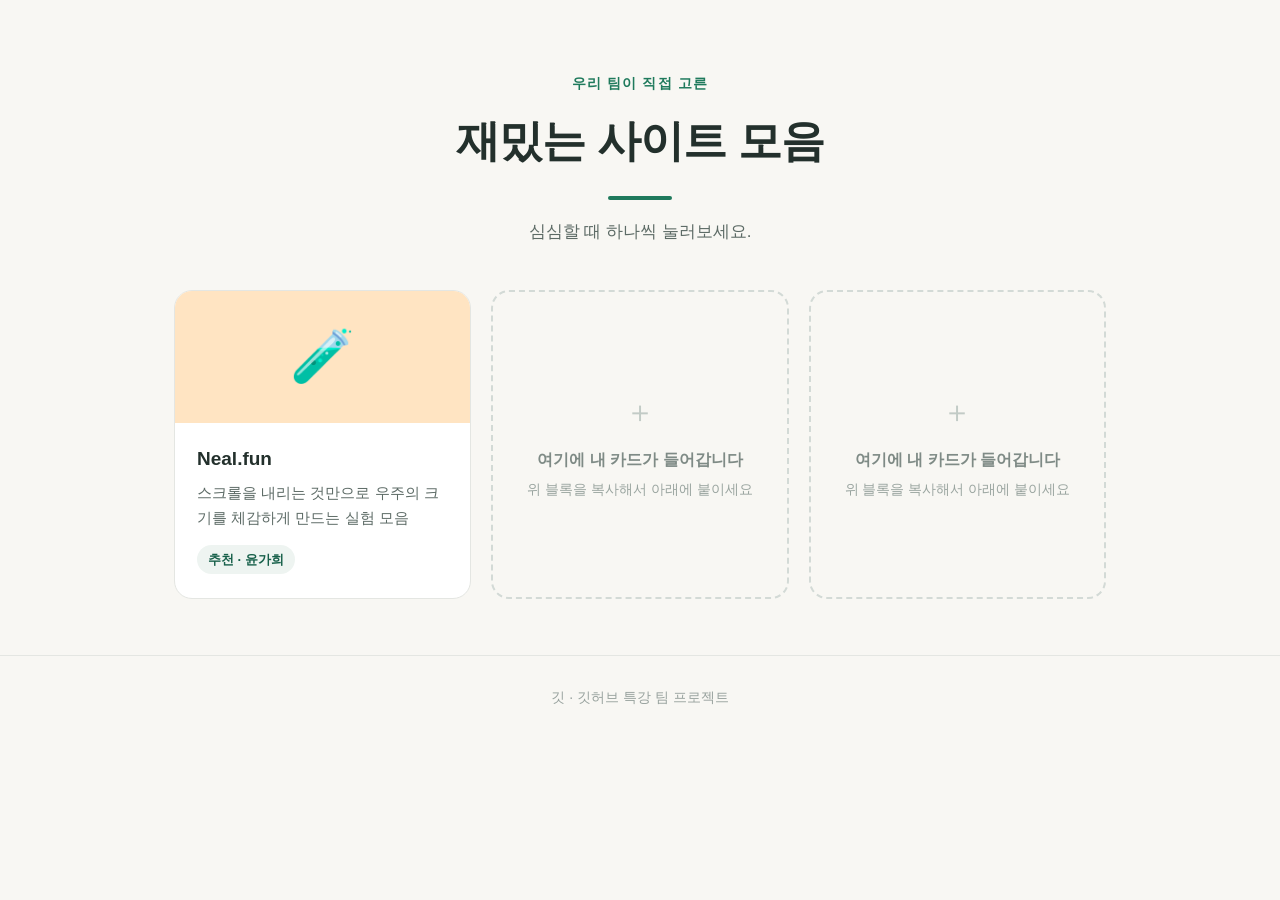
==== index.html @ 1343fb9c "docs : 템플릿 업로드" ====
<!DOCTYPE html>
<html lang="ko">
<head>
  <meta charset="UTF-8">
  <meta name="viewport" content="width=device-width, initial-scale=1.0">
  <title>재밌는 사이트 모음</title>
  <link rel="stylesheet" href="style.css">
</head>
<body>

  <header class="hero">
    <p class="hero-eyebrow">우리 팀이 직접 고른</p>
    <h1>재밌는 사이트 모음</h1>
    <p class="hero-desc">심심할 때 하나씩 눌러보세요.</p>
  </header>

  <main class="container">
    <ul class="card-grid">

      <!-- ▼▼▼▼▼ 카드 하나 시작 — 이 블록을 복사해서 쓰세요 ▼▼▼▼▼ -->
      <li class="card">
        <a class="card-link" href="sites/neal-fun.html">
          <span class="card-thumb" style="--thumb:#ffe4c2">🧪</span>
          <span class="card-body">
            <strong class="card-title">Neal.fun</strong>
            <span class="card-summary">
              스크롤을 내리는 것만으로 우주의 크기를 체감하게 만드는 실험 모음
            </span>
            <span class="card-meta">추천 · 윤가희</span>
          </span>
        </a>
      </li>
      <!-- ▲▲▲▲▲ 카드 하나 끝 ▲▲▲▲▲ -->

      <li class="card card-empty">
        <span>
          <span class="plus">＋</span>
          <strong>여기에 내 카드가 들어갑니다</strong>
          <em>위 블록을 복사해서 아래에 붙이세요</em>
        </span>
      </li>

      <li class="card card-empty">
        <span>
          <span class="plus">＋</span>
          <strong>여기에 내 카드가 들어갑니다</strong>
          <em>위 블록을 복사해서 아래에 붙이세요</em>
        </span>
      </li>

    </ul>
  </main>

  <footer class="site-foot">
    깃 · 깃허브 특강 팀 프로젝트
  </footer>

</body>
</html>
---- style.css ----
/* ===================================================================
   재밌는 사이트 모음 — 공통 스타일
   이 파일은 팀장이 처음 한 번만 올립니다.
   각자 작업할 때는 건드리지 않습니다.
   =================================================================== */

:root {
  --green: #1f7a5c;
  --green-dark: #17604a;
  --ink: #23302c;
  --ink-soft: #5d6b66;
  --line: #e4e6e2;
  --bg: #f8f7f3;
  --card: #ffffff;
}

* { box-sizing: border-box; }

body {
  margin: 0;
  background: var(--bg);
  color: var(--ink);
  font-family: -apple-system, BlinkMacSystemFont, "Apple SD Gothic Neo",
               "Pretendard", "Malgun Gothic", "맑은 고딕", sans-serif;
  line-height: 1.65;
  -webkit-font-smoothing: antialiased;
}

a { color: inherit; text-decoration: none; }

.container {
  width: 100%;
  max-width: 980px;
  margin: 0 auto;
  padding: 0 24px;
}

/* 상세 페이지는 글이 많으므로 폭을 좁게 잡습니다 */
.container-narrow {
  max-width: 700px;
}

/* ── 홈 상단 ───────────────────────────────────────────────── */

.hero {
  padding: 72px 24px 44px;
  text-align: center;
}

.hero-eyebrow {
  margin: 0 0 10px;
  font-size: 14px;
  letter-spacing: 0.08em;
  color: var(--green);
  font-weight: 600;
}

.hero h1 {
  margin: 0;
  font-size: 44px;
  font-weight: 800;
  letter-spacing: -0.02em;
}

.hero h1::after {
  content: "";
  display: block;
  width: 64px;
  height: 4px;
  margin: 18px auto 0;
  border-radius: 4px;
  background: var(--green);
}

.hero-desc {
  margin: 18px 0 0;
  font-size: 17px;
  color: var(--ink-soft);
}

/* ── 카드 그리드 ───────────────────────────────────────────── */

.card-grid {
  list-style: none;
  margin: 0;
  padding: 0 0 56px;
  display: grid;
  grid-template-columns: repeat(auto-fill, minmax(280px, 1fr));
  gap: 20px;
}

.card {
  background: var(--card);
  border: 1px solid var(--line);
  border-radius: 18px;
  overflow: hidden;
  transition: transform 0.18s ease, box-shadow 0.18s ease;
}

.card:hover {
  transform: translateY(-4px);
  box-shadow: 0 14px 30px rgba(35, 48, 44, 0.09);
}

.card-link {
  display: block;
  height: 100%;
}

.card-thumb {
  display: flex;
  align-items: center;
  justify-content: center;
  height: 132px;
  font-size: 52px;
  background: var(--thumb, #eef2ef);
}

.card-body {
  display: block;
  padding: 20px 22px 24px;
}

.card-title {
  display: block;
  font-size: 19px;
  font-weight: 700;
  margin-bottom: 7px;
}

.card-summary {
  display: block;
  font-size: 15px;
  color: var(--ink-soft);
  min-height: 48px;
}

.card-meta {
  display: inline-block;
  margin-top: 14px;
  padding: 4px 11px;
  border-radius: 999px;
  background: #eef4f1;
  color: var(--green-dark);
  font-size: 13px;
  font-weight: 600;
}

/* 비어 있는 자리 — 내 카드를 넣을 곳 */
.card-empty {
  border: 2px dashed #d3dad6;
  background: transparent;
  display: flex;
  align-items: center;
  justify-content: center;
  min-height: 268px;
  color: #9aa5a0;
  text-align: center;
  padding: 24px;
}

.card-empty:hover { transform: none; box-shadow: none; }
.card-empty .plus {
  display: block;
  font-size: 30px;
  font-weight: 300;
  color: #c2cbc6;
  margin-bottom: 10px;
}
.card-empty strong { display: block; font-size: 16px; color: #7f8b86; margin-bottom: 5px; }
.card-empty em { display: block; font-size: 14px; font-style: normal; }

/* ── 상세 페이지 ───────────────────────────────────────────── */

.detail-nav {
  padding: 28px 0 0;
  font-size: 15px;
  color: var(--ink-soft);
  font-weight: 600;
}

.detail-nav a:hover { color: var(--green); }

.detail-head {
  display: flex;
  align-items: center;
  gap: 22px;
  padding: 40px 0 30px;
  border-bottom: 1px solid var(--line);
}

.detail-thumb {
  flex: 0 0 96px;
  height: 96px;
  border-radius: 22px;
  display: flex;
  align-items: center;
  justify-content: center;
  font-size: 46px;
  background: var(--thumb, #eef2ef);
}

.detail-head h1 {
  margin: 0 0 6px;
  font-size: 32px;
  font-weight: 800;
  letter-spacing: -0.02em;
}

.detail-head p {
  margin: 0;
  color: var(--ink-soft);
  font-size: 16px;
}

.detail-section {
  padding: 34px 0 0;
}

.detail-section h2 {
  margin: 0 0 12px;
  font-size: 15px;
  font-weight: 700;
  color: var(--green);
  letter-spacing: 0.04em;
}

.detail-section p {
  margin: 0;
  font-size: 17px;
}

.detail-section ul {
  margin: 0;
  padding-left: 22px;
  font-size: 17px;
}

.detail-section li { margin-bottom: 6px; }

.visit {
  display: inline-block;
  margin: 40px 0 0;
  padding: 15px 30px;
  border-radius: 999px;
  background: var(--green);
  color: #fff;
  font-size: 17px;
  font-weight: 700;
  transition: background 0.15s ease;
}

.visit:hover { background: var(--green-dark); }

.visit-note {
  margin: 12px 0 0;
  font-size: 14px;
  color: var(--ink-soft);
}

.detail-foot {
  margin: 44px 0 0;
  padding: 22px 0 64px;
  border-top: 1px solid var(--line);
  font-size: 15px;
  color: var(--ink-soft);
}

/* ── 바닥글 ────────────────────────────────────────────────── */

.site-foot {
  padding: 30px 24px 48px;
  text-align: center;
  font-size: 14px;
  color: #98a29e;
  border-top: 1px solid var(--line);
}

/* ── 화면이 좁을 때 ────────────────────────────────────────── */

@media (max-width: 600px) {
  .hero { padding: 52px 20px 32px; }
  .hero h1 { font-size: 32px; }
  .detail-head { flex-direction: column; align-items: flex-start; gap: 16px; }
  .detail-head h1 { font-size: 26px; }
}
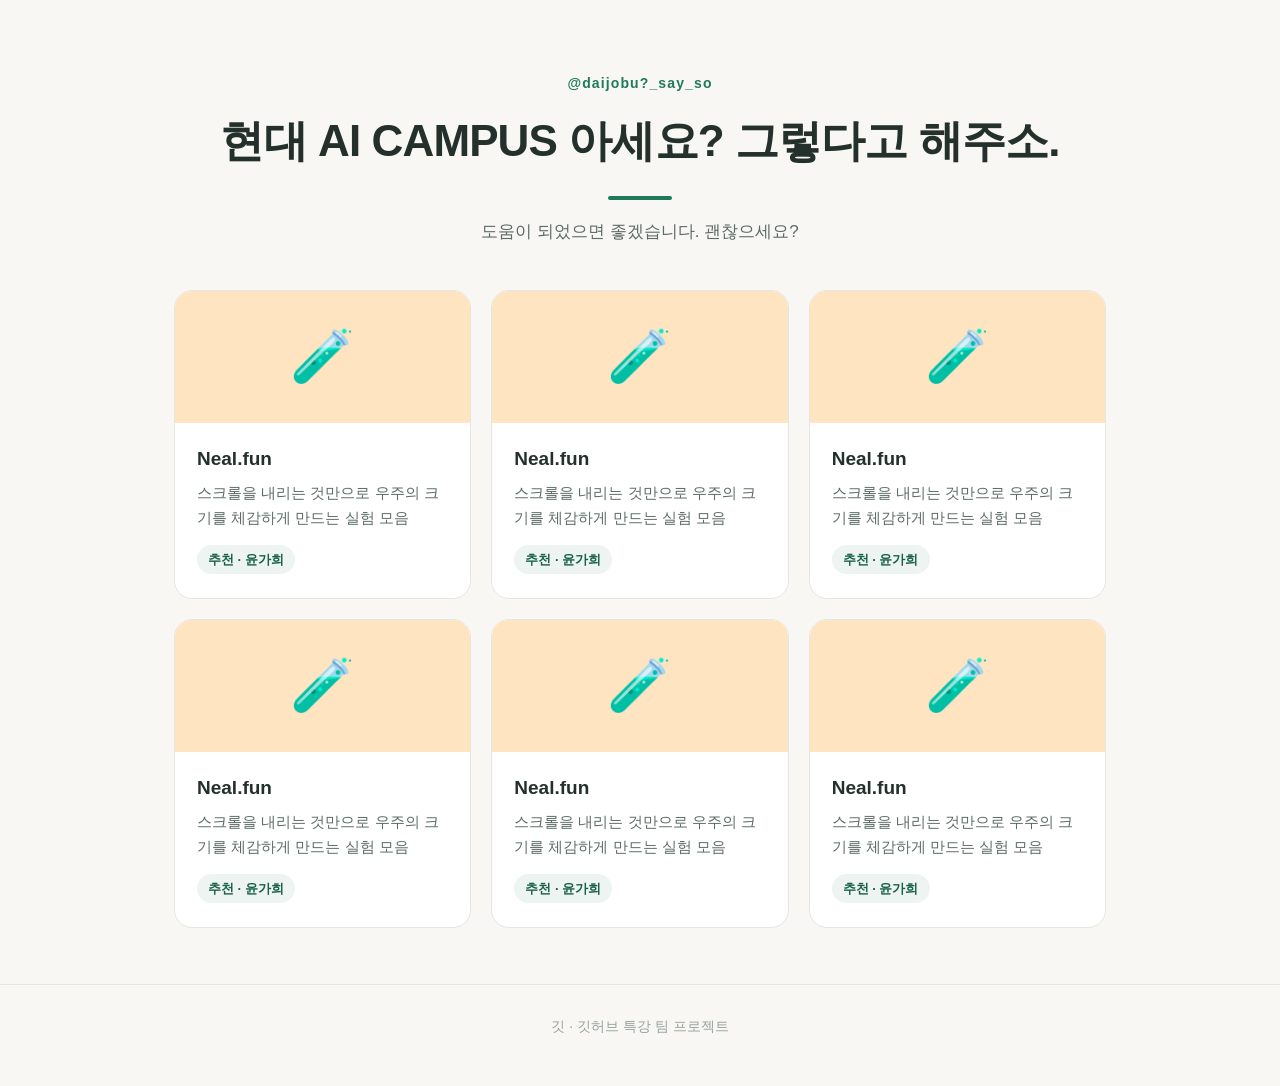
==== commit adfc8992: "docs : index.html 수정" ====
--- a/index.html
+++ b/index.html
@@ -3,15 +3,15 @@
 <head>
   <meta charset="UTF-8">
   <meta name="viewport" content="width=device-width, initial-scale=1.0">
-  <title>재밌는 사이트 모음</title>
+  <title>현대 AI CAMPUS 아세요? 그렇다고 해주소.</title>
   <link rel="stylesheet" href="style.css">
 </head>
 <body>
 
   <header class="hero">
-    <p class="hero-eyebrow">우리 팀이 직접 고른</p>
-    <h1>재밌는 사이트 모음</h1>
-    <p class="hero-desc">심심할 때 하나씩 눌러보세요.</p>
+    <p class="hero-eyebrow">@daijobu?_say_so</p>
+    <h1>현대 AI CAMPUS 아세요? 그렇다고 해주소.</h1>
+    <p class="hero-desc">도움이 되었으면 좋겠습니다. 괜찮으세요?</p>
   </header>
 
   <main class="container">
@@ -32,23 +32,81 @@
       </li>
       <!-- ▲▲▲▲▲ 카드 하나 끝 ▲▲▲▲▲ -->
 
-      <li class="card card-empty">
-        <span>
-          <span class="plus">＋</span>
-          <strong>여기에 내 카드가 들어갑니다</strong>
-          <em>위 블록을 복사해서 아래에 붙이세요</em>
-        </span>
+      <!-- ▼▼▼▼▼ 카드 하나 시작 — 이 블록을 복사해서 쓰세요 ▼▼▼▼▼ -->
+      <li class="card">
+        <a class="card-link" href="sites/neal-fun.html">
+          <span class="card-thumb" style="--thumb:#ffe4c2">🧪</span>
+          <span class="card-body">
+            <strong class="card-title">Neal.fun</strong>
+            <span class="card-summary">
+              스크롤을 내리는 것만으로 우주의 크기를 체감하게 만드는 실험 모음
+            </span>
+            <span class="card-meta">추천 · 윤가희</span>
+          </span>
+        </a>
       </li>
+      <!-- ▲▲▲▲▲ 카드 하나 끝 ▲▲▲▲▲ -->
 
-      <li class="card card-empty">
-        <span>
-          <span class="plus">＋</span>
-          <strong>여기에 내 카드가 들어갑니다</strong>
-          <em>위 블록을 복사해서 아래에 붙이세요</em>
-        </span>
+      <!-- ▼▼▼▼▼ 카드 하나 시작 — 이 블록을 복사해서 쓰세요 ▼▼▼▼▼ -->
+      <li class="card">
+        <a class="card-link" href="sites/neal-fun.html">
+          <span class="card-thumb" style="--thumb:#ffe4c2">🧪</span>
+          <span class="card-body">
+            <strong class="card-title">Neal.fun</strong>
+            <span class="card-summary">
+              스크롤을 내리는 것만으로 우주의 크기를 체감하게 만드는 실험 모음
+            </span>
+            <span class="card-meta">추천 · 윤가희</span>
+          </span>
+        </a>
       </li>
+      <!-- ▲▲▲▲▲ 카드 하나 끝 ▲▲▲▲▲ -->
 
+            <!-- ▼▼▼▼▼ 카드 하나 시작 — 이 블록을 복사해서 쓰세요 ▼▼▼▼▼ -->
+      <li class="card">
+        <a class="card-link" href="sites/neal-fun.html">
+          <span class="card-thumb" style="--thumb:#ffe4c2">🧪</span>
+          <span class="card-body">
+            <strong class="card-title">Neal.fun</strong>
+            <span class="card-summary">
+              스크롤을 내리는 것만으로 우주의 크기를 체감하게 만드는 실험 모음
+            </span>
+            <span class="card-meta">추천 · 윤가희</span>
+          </span>
+        </a>
+      </li>
+      <!-- ▲▲▲▲▲ 카드 하나 끝 ▲▲▲▲▲ -->
+             <!-- ▼▼▼▼▼ 카드 하나 시작 — 이 블록을 복사해서 쓰세요 ▼▼▼▼▼ -->
+      <li class="card">
+        <a class="card-link" href="sites/neal-fun.html">
+          <span class="card-thumb" style="--thumb:#ffe4c2">🧪</span>
+          <span class="card-body">
+            <strong class="card-title">Neal.fun</strong>
+            <span class="card-summary">
+              스크롤을 내리는 것만으로 우주의 크기를 체감하게 만드는 실험 모음
+            </span>
+            <span class="card-meta">추천 · 윤가희</span>
+          </span>
+        </a>
+      </li>
+      <!-- ▲▲▲▲▲ 카드 하나 끝 ▲▲▲▲▲ -->
+             <!-- ▼▼▼▼▼ 카드 하나 시작 — 이 블록을 복사해서 쓰세요 ▼▼▼▼▼ -->
+      <li class="card">
+        <a class="card-link" href="sites/neal-fun.html">
+          <span class="card-thumb" style="--thumb:#ffe4c2">🧪</span>
+          <span class="card-body">
+            <strong class="card-title">Neal.fun</strong>
+            <span class="card-summary">
+              스크롤을 내리는 것만으로 우주의 크기를 체감하게 만드는 실험 모음
+            </span>
+            <span class="card-meta">추천 · 윤가희</span>
+          </span>
+        </a>
+      </li>
+      <!-- ▲▲▲▲▲ 카드 하나 끝 ▲▲▲▲▲ -->
     </ul>
+    
+    
   </main>
 
   <footer class="site-foot">
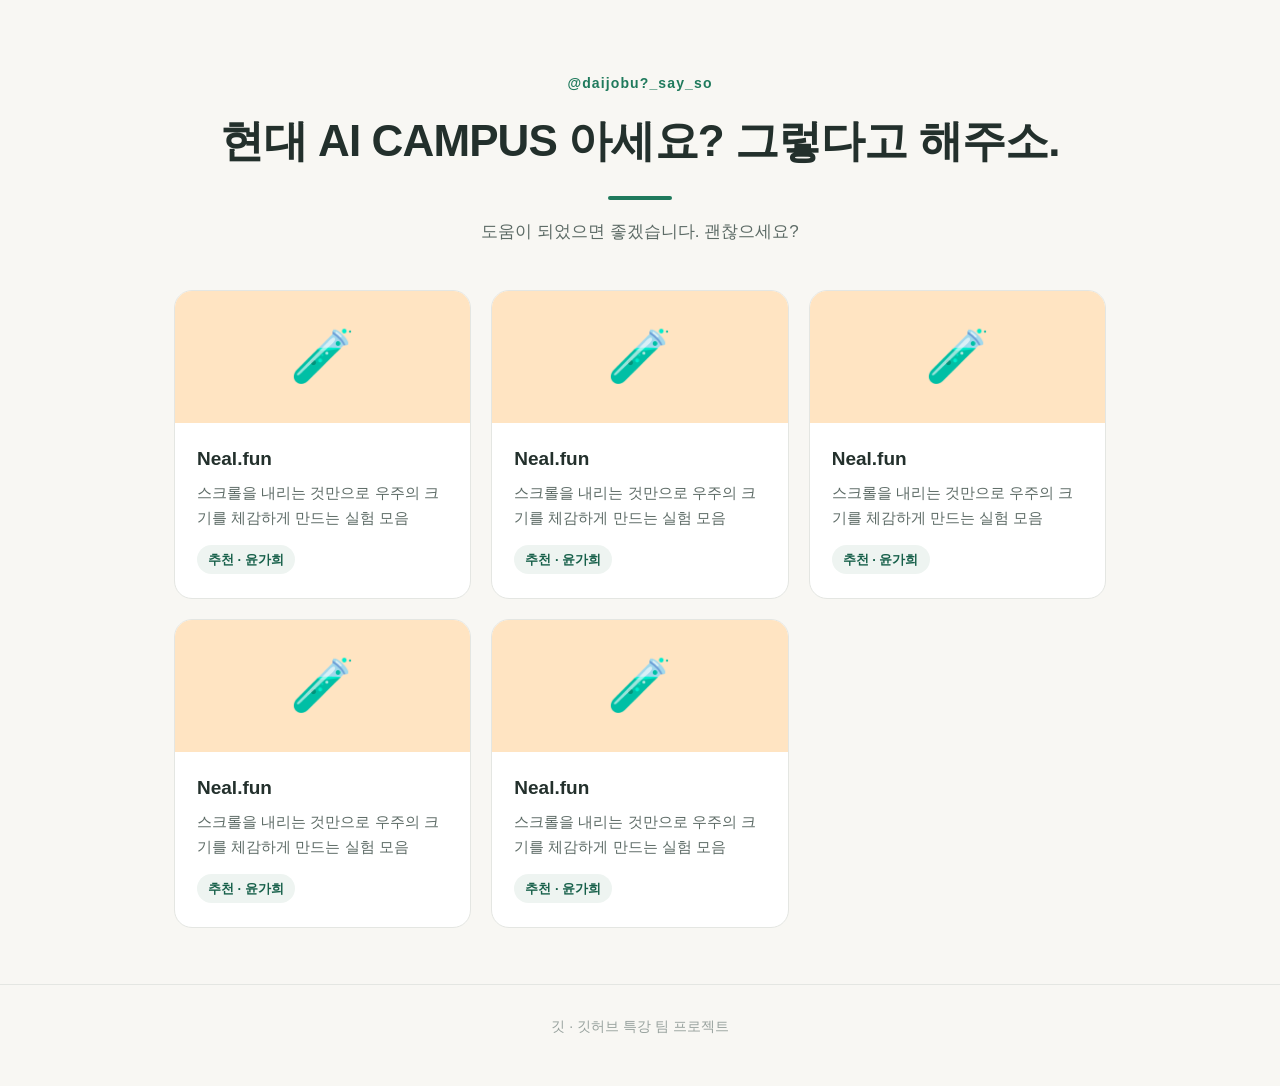
==== commit eff1b682: "index.html 파일이랑 다른 파일 연결" ====
--- a/index.html
+++ b/index.html
@@ -19,7 +19,7 @@
 
       <!-- ▼▼▼▼▼ 카드 하나 시작 — 이 블록을 복사해서 쓰세요 ▼▼▼▼▼ -->
       <li class="card">
-        <a class="card-link" href="sites/neal-fun.html">
+        <a class="card-link" href="sites/honeytips.html">
           <span class="card-thumb" style="--thumb:#ffe4c2">🧪</span>
           <span class="card-body">
             <strong class="card-title">Neal.fun</strong>
@@ -34,7 +34,7 @@
 
       <!-- ▼▼▼▼▼ 카드 하나 시작 — 이 블록을 복사해서 쓰세요 ▼▼▼▼▼ -->
       <li class="card">
-        <a class="card-link" href="sites/neal-fun.html">
+        <a class="card-link" href="sites/hyundai-ai-campus-toolkit.html">
           <span class="card-thumb" style="--thumb:#ffe4c2">🧪</span>
           <span class="card-body">
             <strong class="card-title">Neal.fun</strong>
@@ -49,7 +49,7 @@
 
       <!-- ▼▼▼▼▼ 카드 하나 시작 — 이 블록을 복사해서 쓰세요 ▼▼▼▼▼ -->
       <li class="card">
-        <a class="card-link" href="sites/neal-fun.html">
+        <a class="card-link" href="sites/snack-and-drink.html">
           <span class="card-thumb" style="--thumb:#ffe4c2">🧪</span>
           <span class="card-body">
             <strong class="card-title">Neal.fun</strong>
@@ -64,7 +64,7 @@
 
             <!-- ▼▼▼▼▼ 카드 하나 시작 — 이 블록을 복사해서 쓰세요 ▼▼▼▼▼ -->
       <li class="card">
-        <a class="card-link" href="sites/neal-fun.html">
+        <a class="card-link" href="sites/convention.html">
           <span class="card-thumb" style="--thumb:#ffe4c2">🧪</span>
           <span class="card-body">
             <strong class="card-title">Neal.fun</strong>
@@ -78,7 +78,7 @@
       <!-- ▲▲▲▲▲ 카드 하나 끝 ▲▲▲▲▲ -->
              <!-- ▼▼▼▼▼ 카드 하나 시작 — 이 블록을 복사해서 쓰세요 ▼▼▼▼▼ -->
       <li class="card">
-        <a class="card-link" href="sites/neal-fun.html">
+        <a class="card-link" href="sites/spaceguide.html">
           <span class="card-thumb" style="--thumb:#ffe4c2">🧪</span>
           <span class="card-body">
             <strong class="card-title">Neal.fun</strong>
@@ -91,19 +91,6 @@
       </li>
       <!-- ▲▲▲▲▲ 카드 하나 끝 ▲▲▲▲▲ -->
              <!-- ▼▼▼▼▼ 카드 하나 시작 — 이 블록을 복사해서 쓰세요 ▼▼▼▼▼ -->
-      <li class="card">
-        <a class="card-link" href="sites/neal-fun.html">
-          <span class="card-thumb" style="--thumb:#ffe4c2">🧪</span>
-          <span class="card-body">
-            <strong class="card-title">Neal.fun</strong>
-            <span class="card-summary">
-              스크롤을 내리는 것만으로 우주의 크기를 체감하게 만드는 실험 모음
-            </span>
-            <span class="card-meta">추천 · 윤가희</span>
-          </span>
-        </a>
-      </li>
-      <!-- ▲▲▲▲▲ 카드 하나 끝 ▲▲▲▲▲ -->
     </ul>
     
     
--- a/style.css
+++ b/style.css
@@ -284,3 +284,296 @@
   .detail-head { flex-direction: column; align-items: flex-start; gap: 16px; }
   .detail-head h1 { font-size: 26px; }
 }
+
+/* =========================
+   Facility Page
+========================= */
+
+.facility-page {
+  max-width: 900px;
+  margin: 0 auto;
+  padding-bottom: 80px;
+}
+
+
+/* Hero */
+
+.facility-hero {
+  display: flex;
+  align-items: center;
+  gap: 24px;
+
+  padding: 36px;
+  margin: 24px 0 28px;
+
+  background: #f5f9ff;
+  border: 1px solid #e6edf7;
+  border-radius: 24px;
+}
+
+.hero-icon {
+  display: flex;
+  align-items: center;
+  justify-content: center;
+
+  width: 90px;
+  height: 90px;
+
+  font-size: 42px;
+
+  background: white;
+  border-radius: 24px;
+
+  flex-shrink: 0;
+}
+
+.eyebrow {
+  font-size: 12px;
+  font-weight: 700;
+  letter-spacing: 1.2px;
+  color: #6284aa;
+}
+
+.facility-hero h1 {
+  margin: 6px 0;
+  font-size: 34px;
+}
+
+.facility-hero p {
+  margin: 0;
+  color: #666;
+}
+
+.location {
+  display: inline-block;
+  margin-top: 14px;
+  padding: 7px 12px;
+
+  background: white;
+  border-radius: 10px;
+
+  font-size: 13px;
+  color: #555;
+}
+
+
+/* Category Tabs */
+
+.facility-tabs {
+  display: flex;
+  gap: 10px;
+
+  margin-bottom: 42px;
+}
+
+.facility-tabs a {
+  padding: 10px 16px;
+
+  border-radius: 100px;
+
+  background: #f3f4f6;
+
+  text-decoration: none;
+  color: #333;
+  font-size: 14px;
+  font-weight: 600;
+
+  transition: 0.2s;
+}
+
+.facility-tabs a:hover {
+  background: #e5efff;
+  transform: translateY(-2px);
+}
+
+
+/* Section */
+
+.facility-section {
+  margin-bottom: 54px;
+  scroll-margin-top: 30px;
+}
+
+.section-head {
+  display: flex;
+  justify-content: space-between;
+  align-items: flex-end;
+
+  margin-bottom: 18px;
+}
+
+.section-head h2 {
+  margin: 4px 0;
+  font-size: 24px;
+}
+
+.section-head p {
+  margin: 0;
+  color: #777;
+  font-size: 14px;
+}
+
+.category {
+  color: #8aa6c7;
+  font-size: 11px;
+  font-weight: 700;
+  letter-spacing: 1px;
+}
+
+
+/* Map button */
+
+.map-button {
+  padding: 9px 13px;
+
+  border: 1px solid #ddd;
+  border-radius: 10px;
+
+  text-decoration: none;
+  color: #444;
+
+  font-size: 13px;
+
+  transition: 0.2s;
+}
+
+.map-button:hover {
+  background: #f7f7f7;
+}
+
+
+/* Place Cards */
+
+.place-grid {
+  display: grid;
+  grid-template-columns: repeat(2, 1fr);
+  gap: 14px;
+}
+
+.place-card {
+  display: flex;
+  align-items: center;
+  gap: 16px;
+
+  padding: 20px;
+
+  border: 1px solid #e9e9e9;
+  border-radius: 18px;
+
+  background: white;
+
+  transition: 0.2s;
+}
+
+.place-card:hover {
+  transform: translateY(-3px);
+
+  border-color: #cfdceb;
+
+  box-shadow:
+    0 8px 30px rgba(0, 0, 0, 0.06);
+}
+
+.place-icon {
+  display: flex;
+  align-items: center;
+  justify-content: center;
+
+  width: 52px;
+  height: 52px;
+
+  border-radius: 15px;
+  background: #f6f8fb;
+
+  font-size: 25px;
+
+  flex-shrink: 0;
+}
+
+.place-info h3 {
+  margin: 0 0 5px;
+  font-size: 16px;
+}
+
+.place-info p {
+  margin: 0 0 8px;
+
+  font-size: 13px;
+  color: #777;
+}
+
+.place-info a {
+  font-size: 13px;
+  font-weight: 600;
+
+  color: #497bad;
+  text-decoration: none;
+}
+
+.place-info a:hover {
+  text-decoration: underline;
+}
+
+
+/* TIP */
+
+.facility-tip {
+  display: flex;
+  gap: 12px;
+
+  padding: 18px 20px;
+
+  border-radius: 15px;
+
+  background: #fffbea;
+
+  font-size: 14px;
+}
+
+.facility-tip span {
+  font-weight: 700;
+  white-space: nowrap;
+}
+
+.facility-tip p {
+  margin: 0;
+}
+
+
+/* Mobile */
+
+@media (max-width: 700px) {
+
+  .facility-hero {
+    align-items: flex-start;
+    padding: 24px;
+  }
+
+  .hero-icon {
+    width: 65px;
+    height: 65px;
+    font-size: 30px;
+  }
+
+  .facility-hero h1 {
+    font-size: 27px;
+  }
+
+  .facility-tabs {
+    overflow-x: auto;
+  }
+
+  .facility-tabs a {
+    white-space: nowrap;
+  }
+
+  .place-grid {
+    grid-template-columns: 1fr;
+  }
+
+  .section-head {
+    align-items: flex-start;
+    gap: 16px;
+  }
+
+}
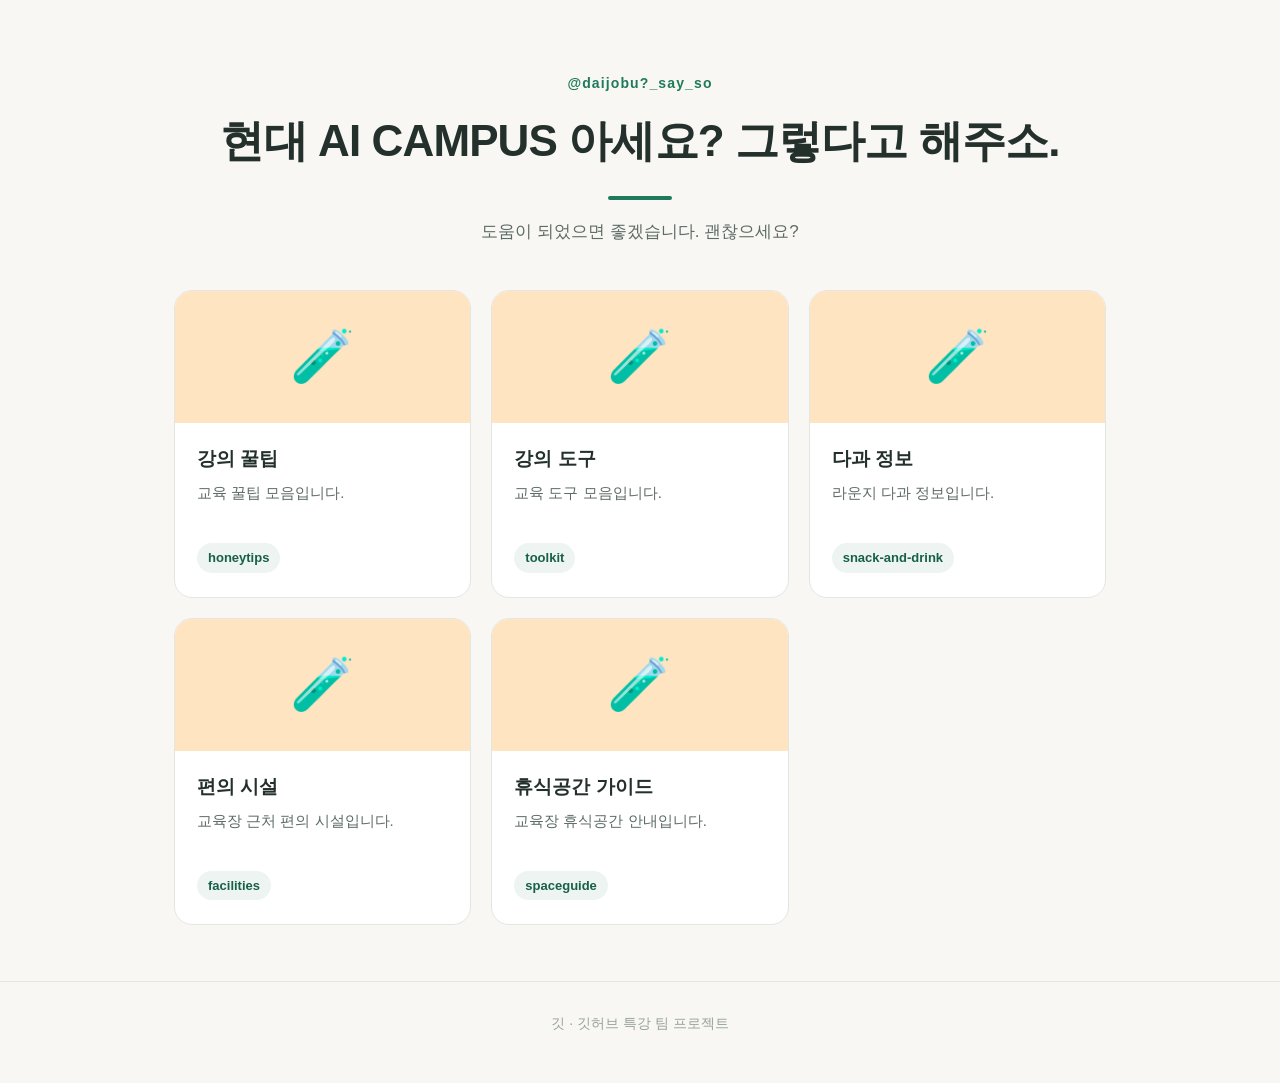
==== commit 03a7a0d0: "설명 수정" ====
--- a/index.html
+++ b/index.html
@@ -22,11 +22,11 @@
         <a class="card-link" href="sites/honeytips.html">
           <span class="card-thumb" style="--thumb:#ffe4c2">🧪</span>
           <span class="card-body">
-            <strong class="card-title">Neal.fun</strong>
+            <strong class="card-title">강의 꿀팁</strong>
             <span class="card-summary">
-              스크롤을 내리는 것만으로 우주의 크기를 체감하게 만드는 실험 모음
+              교육 꿀팁 모음입니다.
             </span>
-            <span class="card-meta">추천 · 윤가희</span>
+            <span class="card-meta">honeytips</span>
           </span>
         </a>
       </li>
@@ -37,11 +37,11 @@
         <a class="card-link" href="sites/hyundai-ai-campus-toolkit.html">
           <span class="card-thumb" style="--thumb:#ffe4c2">🧪</span>
           <span class="card-body">
-            <strong class="card-title">Neal.fun</strong>
+            <strong class="card-title">강의 도구</strong>
             <span class="card-summary">
-              스크롤을 내리는 것만으로 우주의 크기를 체감하게 만드는 실험 모음
+              교육 도구 모음입니다.
             </span>
-            <span class="card-meta">추천 · 윤가희</span>
+            <span class="card-meta">toolkit</span>
           </span>
         </a>
       </li>
@@ -52,11 +52,11 @@
         <a class="card-link" href="sites/snack-and-drink.html">
           <span class="card-thumb" style="--thumb:#ffe4c2">🧪</span>
           <span class="card-body">
-            <strong class="card-title">Neal.fun</strong>
+            <strong class="card-title">다과 정보</strong>
             <span class="card-summary">
-              스크롤을 내리는 것만으로 우주의 크기를 체감하게 만드는 실험 모음
+              라운지 다과 정보입니다.
             </span>
-            <span class="card-meta">추천 · 윤가희</span>
+            <span class="card-meta">snack-and-drink</span>
           </span>
         </a>
       </li>
@@ -67,11 +67,11 @@
         <a class="card-link" href="sites/convention.html">
           <span class="card-thumb" style="--thumb:#ffe4c2">🧪</span>
           <span class="card-body">
-            <strong class="card-title">Neal.fun</strong>
+            <strong class="card-title">편의 시설</strong>
             <span class="card-summary">
-              스크롤을 내리는 것만으로 우주의 크기를 체감하게 만드는 실험 모음
+              교육장 근처 편의 시설입니다.
             </span>
-            <span class="card-meta">추천 · 윤가희</span>
+            <span class="card-meta">facilities</span>
           </span>
         </a>
       </li>
@@ -81,11 +81,11 @@
         <a class="card-link" href="sites/spaceguide.html">
           <span class="card-thumb" style="--thumb:#ffe4c2">🧪</span>
           <span class="card-body">
-            <strong class="card-title">Neal.fun</strong>
+            <strong class="card-title">휴식공간 가이드</strong>
             <span class="card-summary">
-              스크롤을 내리는 것만으로 우주의 크기를 체감하게 만드는 실험 모음
+              교육장 휴식공간 안내입니다.
             </span>
-            <span class="card-meta">추천 · 윤가희</span>
+            <span class="card-meta">spaceguide</span>
           </span>
         </a>
       </li>
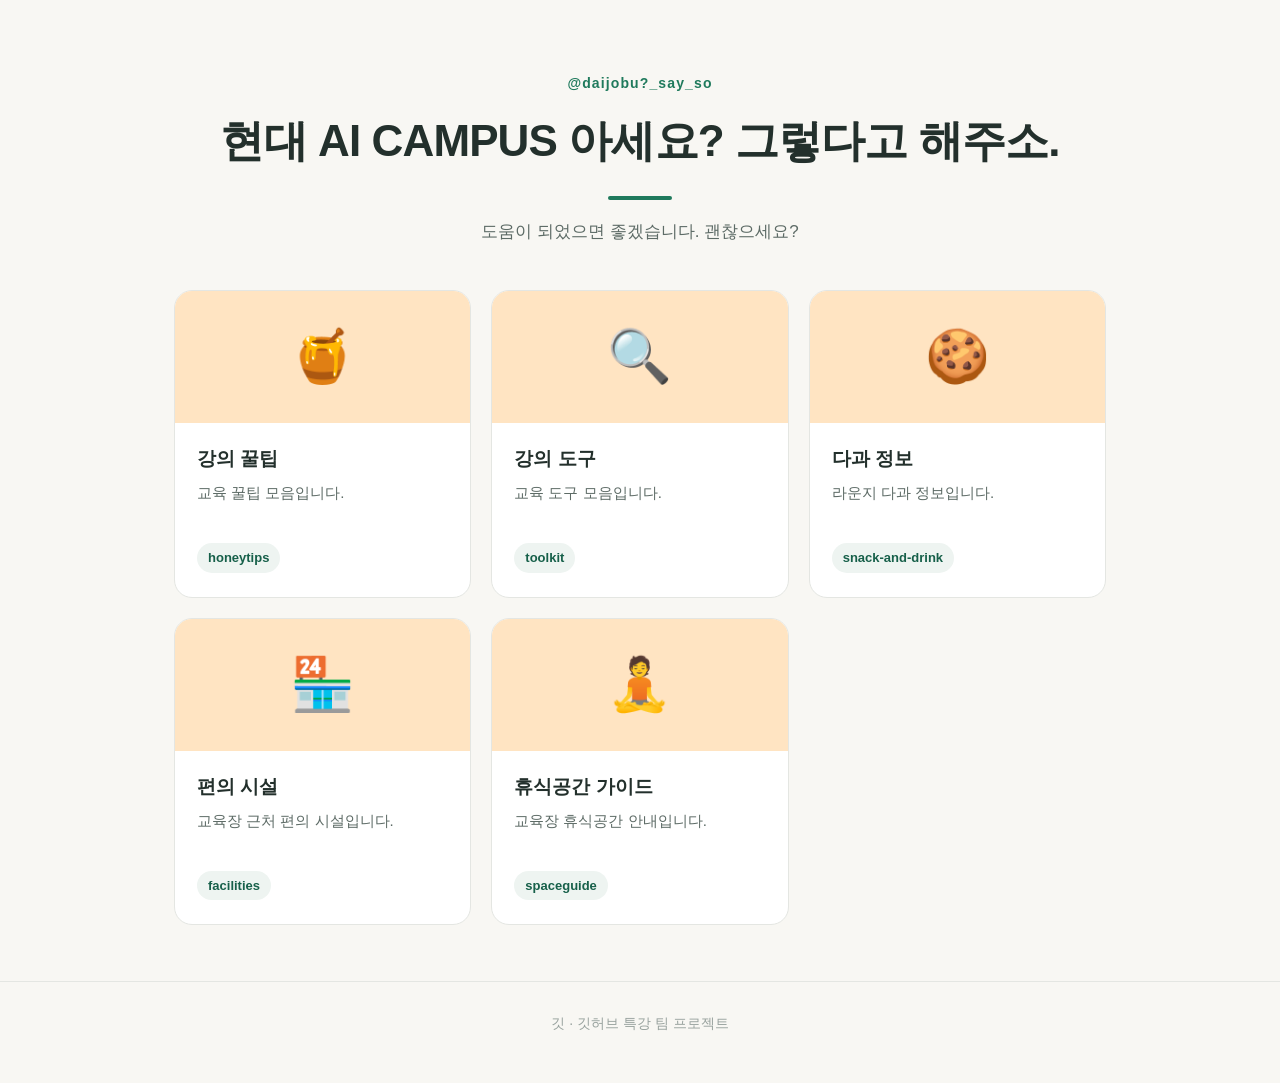
==== commit 9f671724: "이모지 변경" ====
--- a/index.html
+++ b/index.html
@@ -20,7 +20,7 @@
       <!-- ▼▼▼▼▼ 카드 하나 시작 — 이 블록을 복사해서 쓰세요 ▼▼▼▼▼ -->
       <li class="card">
         <a class="card-link" href="sites/honeytips.html">
-          <span class="card-thumb" style="--thumb:#ffe4c2">🧪</span>
+          <span class="card-thumb" style="--thumb:#ffe4c2">🍯</span>
           <span class="card-body">
             <strong class="card-title">강의 꿀팁</strong>
             <span class="card-summary">
@@ -35,7 +35,7 @@
       <!-- ▼▼▼▼▼ 카드 하나 시작 — 이 블록을 복사해서 쓰세요 ▼▼▼▼▼ -->
       <li class="card">
         <a class="card-link" href="sites/hyundai-ai-campus-toolkit.html">
-          <span class="card-thumb" style="--thumb:#ffe4c2">🧪</span>
+          <span class="card-thumb" style="--thumb:#ffe4c2">🔍</span>
           <span class="card-body">
             <strong class="card-title">강의 도구</strong>
             <span class="card-summary">
@@ -50,7 +50,7 @@
       <!-- ▼▼▼▼▼ 카드 하나 시작 — 이 블록을 복사해서 쓰세요 ▼▼▼▼▼ -->
       <li class="card">
         <a class="card-link" href="sites/snack-and-drink.html">
-          <span class="card-thumb" style="--thumb:#ffe4c2">🧪</span>
+          <span class="card-thumb" style="--thumb:#ffe4c2">🍪</span>
           <span class="card-body">
             <strong class="card-title">다과 정보</strong>
             <span class="card-summary">
@@ -65,7 +65,7 @@
             <!-- ▼▼▼▼▼ 카드 하나 시작 — 이 블록을 복사해서 쓰세요 ▼▼▼▼▼ -->
       <li class="card">
         <a class="card-link" href="sites/convention.html">
-          <span class="card-thumb" style="--thumb:#ffe4c2">🧪</span>
+          <span class="card-thumb" style="--thumb:#ffe4c2">🏪</span>
           <span class="card-body">
             <strong class="card-title">편의 시설</strong>
             <span class="card-summary">
@@ -79,7 +79,7 @@
              <!-- ▼▼▼▼▼ 카드 하나 시작 — 이 블록을 복사해서 쓰세요 ▼▼▼▼▼ -->
       <li class="card">
         <a class="card-link" href="sites/spaceguide.html">
-          <span class="card-thumb" style="--thumb:#ffe4c2">🧪</span>
+          <span class="card-thumb" style="--thumb:#ffe4c2">🧘</span>
           <span class="card-body">
             <strong class="card-title">휴식공간 가이드</strong>
             <span class="card-summary">
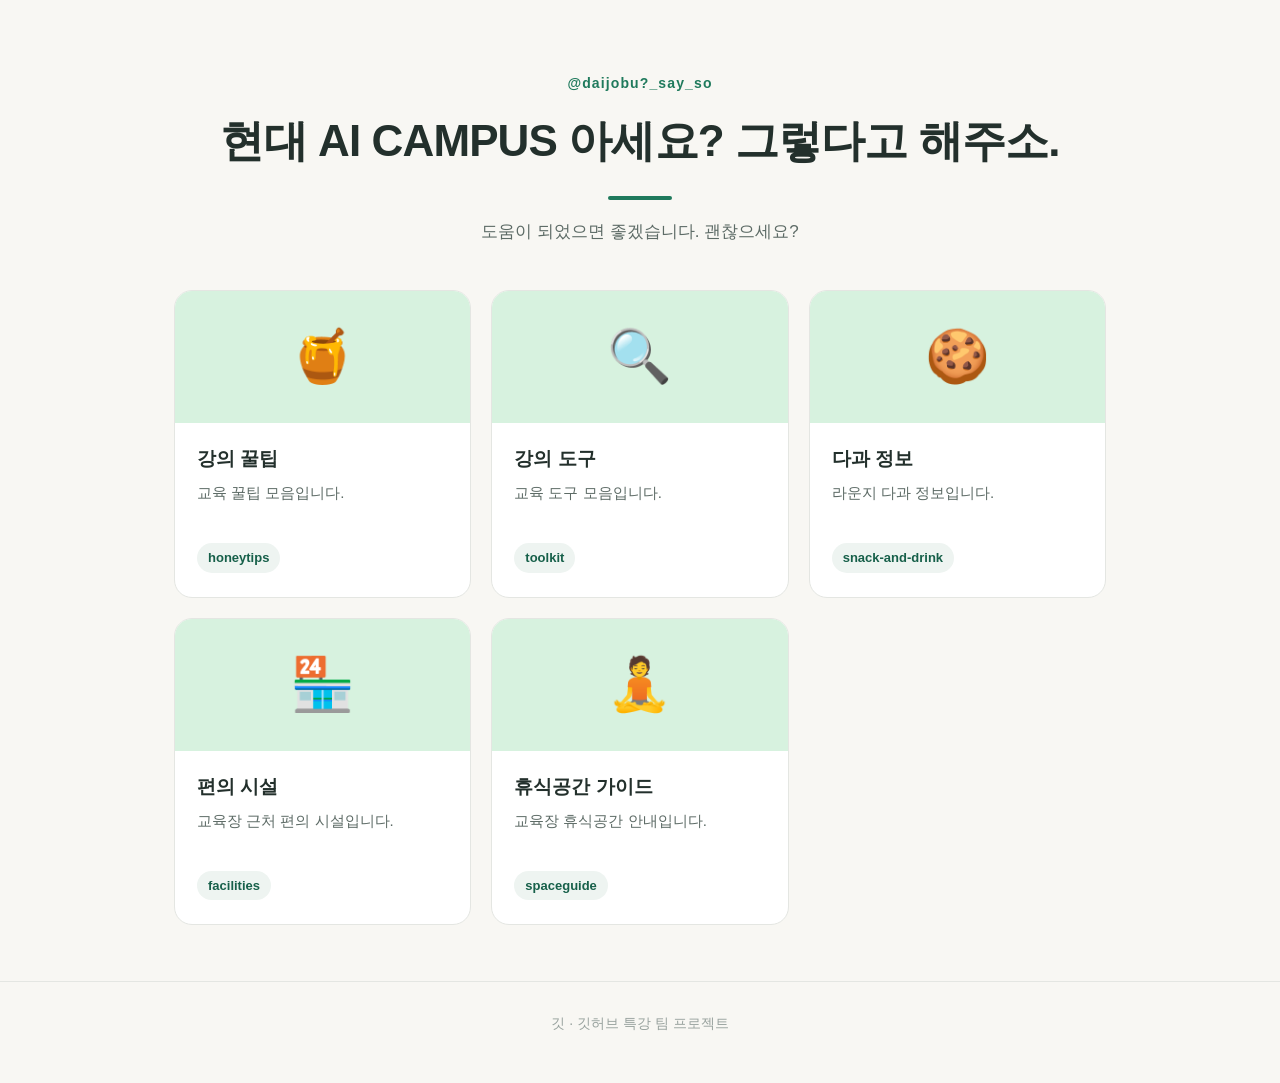
==== commit f627d2fc: "색상 변경" ====
--- a/index.html
+++ b/index.html
@@ -20,7 +20,7 @@
       <!-- ▼▼▼▼▼ 카드 하나 시작 — 이 블록을 복사해서 쓰세요 ▼▼▼▼▼ -->
       <li class="card">
         <a class="card-link" href="sites/honeytips.html">
-          <span class="card-thumb" style="--thumb:#ffe4c2">🍯</span>
+          <span class="card-thumb" style="--thumb:#D7F2DF">🍯</span>
           <span class="card-body">
             <strong class="card-title">강의 꿀팁</strong>
             <span class="card-summary">
@@ -35,7 +35,7 @@
       <!-- ▼▼▼▼▼ 카드 하나 시작 — 이 블록을 복사해서 쓰세요 ▼▼▼▼▼ -->
       <li class="card">
         <a class="card-link" href="sites/hyundai-ai-campus-toolkit.html">
-          <span class="card-thumb" style="--thumb:#ffe4c2">🔍</span>
+          <span class="card-thumb" style="--thumb:#D7F2DF">🔍</span>
           <span class="card-body">
             <strong class="card-title">강의 도구</strong>
             <span class="card-summary">
@@ -50,7 +50,7 @@
       <!-- ▼▼▼▼▼ 카드 하나 시작 — 이 블록을 복사해서 쓰세요 ▼▼▼▼▼ -->
       <li class="card">
         <a class="card-link" href="sites/snack-and-drink.html">
-          <span class="card-thumb" style="--thumb:#ffe4c2">🍪</span>
+          <span class="card-thumb" style="--thumb:#D7F2DF">🍪</span>
           <span class="card-body">
             <strong class="card-title">다과 정보</strong>
             <span class="card-summary">
@@ -65,7 +65,7 @@
             <!-- ▼▼▼▼▼ 카드 하나 시작 — 이 블록을 복사해서 쓰세요 ▼▼▼▼▼ -->
       <li class="card">
         <a class="card-link" href="sites/convention.html">
-          <span class="card-thumb" style="--thumb:#ffe4c2">🏪</span>
+          <span class="card-thumb" style="--thumb:#D7F2DF">🏪</span>
           <span class="card-body">
             <strong class="card-title">편의 시설</strong>
             <span class="card-summary">
@@ -79,7 +79,7 @@
              <!-- ▼▼▼▼▼ 카드 하나 시작 — 이 블록을 복사해서 쓰세요 ▼▼▼▼▼ -->
       <li class="card">
         <a class="card-link" href="sites/spaceguide.html">
-          <span class="card-thumb" style="--thumb:#ffe4c2">🧘</span>
+          <span class="card-thumb" style="--thumb:#D7F2DF">🧘</span>
           <span class="card-body">
             <strong class="card-title">휴식공간 가이드</strong>
             <span class="card-summary">
